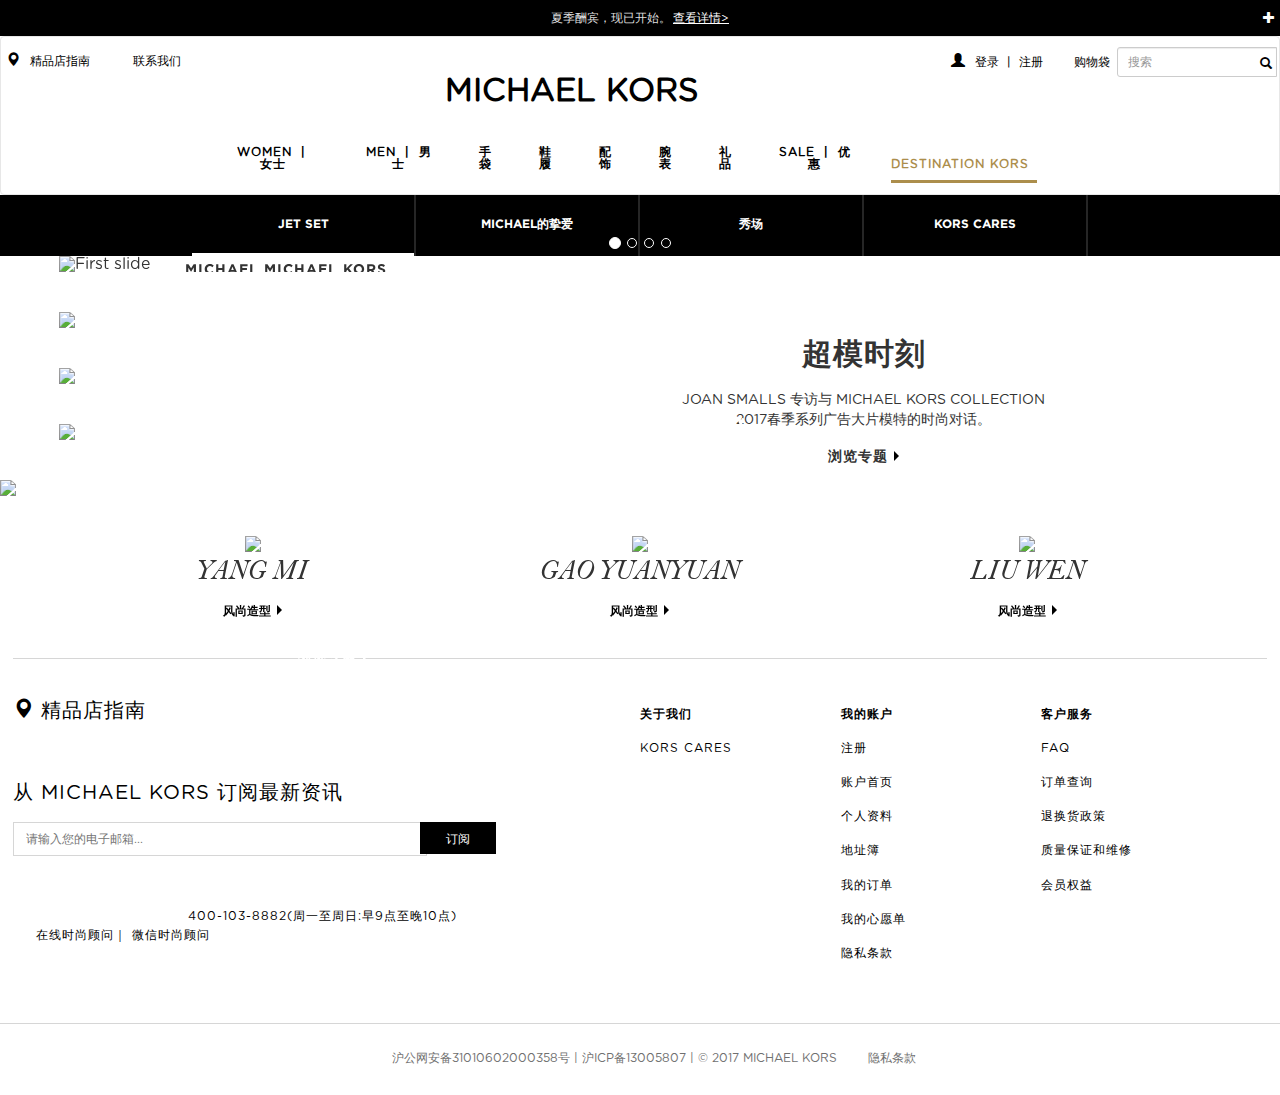
==== fourth.html @ 4c1830ad "Add files via upload" ====
<!DOCTYPE html>
<html>
	<head>
		<meta http-equiv="Content-Type" charset="utf-8" />
		<title>DESTINATION KORS</title>
		<meta name="viewport" content="width=device-width,initial-scale=1,maximum-scale=1,user-scalable=no"/>
		<link rel="stylesheet" href="Bootstrap/css/bootstrap.css" />
		<link rel="stylesheet" type="text/css" href="css/reset.css"/>
		<link rel="stylesheet" type="text/css" href="css/second.css"/>
		<link rel="stylesheet" type="text/css" href="css/fourth.css" />
		<link media="screen and (max-width:1024px)" rel="stylesheet" type="text/css" href="css/smallIndex.css" />
		<script type="text/javascript" src="Bootstrap/js/jquery-1.11.3.js" ></script>
		<script src="js/index.js" type="text/javascript" charset="utf-8"></script>
		<script type="text/javascript" src="Bootstrap/js/bootstrap.js" ></script>
		<style>
			@font-face {
				font-family:GothamBold; 
				src: url("fonts/Gotham-Bold.otf");
			}
			@font-face {
				font-family: caslonbi;
				src: url("fonts/caslonbi.ttf");
			}
			@font-face {
				font-family: GothamBook;
				src: url("fonts/GothamRnd-Book.otf");
			}
			@media screen and (max-width:767px) {
				#myCarousel{
					margin-bottom: 10px;
				}
				.carousel-inner .item {
				    height: auto;
				}
				.ForCarousel .item .ForTextDiv{
					display: none;
				}
				.ForCarousel .item img:nth-child(1){
					display: none;
				}
				.ForCarousel .item img:nth-child(2){
					display: block!important;
				}
				#myCarousel {
				    margin-bottom: -67px!important;
				    padding: 0 0;
				}
				.carousel{
					margin: 0 0;
				}
				.carousel-indicators {
				    margin-left: -30%;
				    text-align: center;
				}
				.item{
					height: 546px
				}
				.ForImgLine img:first-child{
					display: none;
				}
				.ForImgLine img:last-child{
					display: block;
				}
				.ForModelAdv img:first-child{
					display: none;
				}
				.ForModel img:first-child{
					display: none;
				}	
				.ForModel img:nth-child(2){
					display: block;
				}
				.ForModelAdv .ForTextDiv{
					display: none;
				}
				.ForModelAdv img:nth-child(2){
					display: block;
				}
				.ForModel {
			   		width: 100%;
			    }
			    .ForModel p,.ForModel span{
			    	display: none;
			    }
			    .ForModelAdv {
				    margin: 40px 0px;
				}
				.ForTwoBtn{
					display: none;
				}
			}
		</style>
	</head>
	<body>
		
		<!--点击直接到顶部-->
		<div class="topTop">
			<a href="#"><i class="glyphicon glyphicon-chevron-up"></i><span style="display: none;">TOP</span></a>
		</div>
		
		<!--头部黑色条-tips-->
		<div id="TopTips" class="headerTopTips">
			<p>夏季酬宾，现已开始。<a href="#">查看详情></a></p>
			<a id="plusIcon" href="#" class="plusIcon">
				<span class="glyphicon glyphicon-plus"></span>
			</a>
		</div>
		
		<!--显示顶部详细信息-->
		<div id="showTopTips" class="headerTopTipsPlus">
			<p>夏季酬宾，现已开始。</p>
			<p>低至五折优惠，更享免费配送。 </p>
			<p><a href="#"><strong>查看详情></strong></a></p>
			<a href="#" id="closeIcon" class="closeIcon">
				<span class="glyphicon glyphicon-remove"></span>
			</a>
		</div>
		
		<!--导航条-->
		<div id="fixNav" class="navbar navbar-default">
			<div class="container-fluid">
				<ul class="nav navbar-nav navbar-left leftPart">
					<li class="nav-guide"><a href="#"><span class="glyphicon glyphicon-map-marker"></span>精品店指南</a></li>
					<li class="nav-contact"><a href="#"><span class="Icon earphoneIcon"></span>联系我们</a>
						<!--联系我们弹出框-->
						<div class="contactUs">
							<div class="contactMain">
								<p>如果您有任何疑问与建议，敬请联系</p>
								<button class="contactBtn" type="button">联系MK在线时尚顾问</button>
								<span class="OR">OR</span>
								<hr />
								<div class="contactWechat clearfix">
									<div class="fl innerTextBox">
										<p class="youCan">您也可以</p>
										<i class="fl"><img src="img/icon/icon-wechatscan.png"></i>
										<div class="fr innerText">
											<p>MICHAEL KORS</p>
											<p>官方微信号</p>
											<p>联系在线时尚顾问</p>
										</div>
									</div>
									<span class="fr wechatPic"><img src="img/icon/icon-wechat.jpg"></span>
								</div>
							</div>
						</div>
					</li>
				</ul>
				<!--搜索栏-->
				<form class="navbar-form navbar-right searchBox">
					<div class="form-group form-group-sm">
						<div class="input-group">
							<input class="form-control searchInput" id="searchInput" type="text" placeholder="搜索">
							<a href="#" class="glyphicon glyphicon-search search-icon"></a>
						</div>
					</div>
				</form>
				<!--登录注册购物袋-->
				<ul class="nav navbar-nav navbar-right rightPart" id="rightPart">
					<li class="nav-login"><a href="#"><span class="glyphicon glyphicon-user"></span>登录</a>
						<div class="Line"></div>
						<!--登录hover下拉框-->
						<div class="loginDiv">
							<p><a>登录</a></p>
							<form>
								<label>手机号码</label><br />
								<input type="text" placeholder="请输入您的手机号码" />
								<h5>请输入您的手机号码</h5>
								<br />
								<label>密码</label><br />
								<input type="password" placeholder="请输入密码" />
								<h5>请输入您的密码</h5>
								<br />
								<span>
									<input name="checkbox" type="checkbox" value="checkbox" checked="checked"></input>记住我
									<label><a>忘记密码?</a></label>
								</span>
								<button>登录</button><br />
								<label>还不是会员?</label><br />
								<button>立即注册</button>
							</form>
						</div>
					</li>
					<li class="cut-off">丨</li>
					<li class="nav-register"><a href="register.html"></span>注册</a></li>
					<li class="nav-shopbag"><a href="#"><span class="Icon shopbagIcon"></span>购物袋</a>
						<!--购物袋的下拉框-->
						<div class="bagDiv">
							<h1>购物袋</h1>
							<p>您的购物袋里有<span>0</span>件商品</p>
							<button>查看购物袋</button>
						</div>
					</li>
				</ul>
				<!--中间品牌名称--大的-->
				<span class="brandHeader">
					<h1 class="brandName"><a href="index.html">MICHAEL KORS</a></h1>
				</span>
				<!--小的-->
				<span class="brandSmallHeader">
					<h1 class="brandSmallName"><a href="index.html">MICHAEL KORS</a></h1>
				</span>
				<!--下面的导航条 真正的导航条-->
				<div class="navTwo">
					<ul class="navTwoul">
						<li class="navTwoLi">
							<a href="#" style="padding: 0 7% 12px;">WOMEN 丨 女士</a>
							<div class="hoverLine"></div>
							<!--女士导航下拉项-->
							<div class="womenDropList">
								<div class="womenContent">
									<ul>
										<li><a href="">甄选系列</a>
											<p><a href="second.html">新品上市</a></p>
											<p><a href="">甜美海蓝</a></p>
											<p><a href="">MERCER 系列手袋</a></p>
											<p><a href="">CUSTOM KORS 定制系列</a></p>
											<p><a href="">KORS STYLE 单品推荐</a></p>
										</li>
										<li><a href="">品类</a>
											<p><a href="">查看全部</a></p>
											<p><a href="">服饰</a></p>
											<p><a href="">手袋</a></p>
											<p><a href="">鞋膜</a></p>
											<p><a href="">腕表</a></p>
										</li>
										<li><a href="">配饰</a>
											<p><a href="">MICHAEL KORS COLLECTION</a></p>
											
										</li>
										<li><a href="">畅销推荐</a>
											<img src="img/nav/nav1.jpg" width="100%" />
										</li>
									</ul>
								</div>
							</div>
						</li>
						<li class="navTwoLi">
							<a href="#" style="padding: 0 7% 12px;">MEN 丨 男士</a>
							<div class="hoverLine"></div>
							<!--男士导航下拉项-->
							<div class="womenDropList shoe">
								<div class="womenContent shoeContent">
									<ul>
										<li><a href="">甄选系列</a>
											<p><a href="">新品上市</a></p>
											<p><a href="">星座钱夹</a></p>
											<p><a href="">POLO 休闲T恤系列</a></p>
										</li>
										<li><a href="">品类</a>
											<p><a href="">查看全部</a></p>
											<p><a href="">查看全部</a></p>
											<p><a href="">手袋</a></p>
											<p><a href="">配饰</a></p>
											<p><a href="">服饰</a></p>
										</li>
										<li><a href="">畅销推荐</a>
											<img src="img/nav/nav2.jpg" width="100%" />
										</li>
									</ul>
								</div>
							</div>
						</li>
						<li class="navTwoLi">
							<a href="#" style="padding: 0 7% 12px;">手袋</a>
							<div class="hoverLine"></div>
							<!--手袋导航下拉项-->
							<div class="womenDropList">
								<div class="womenContent">
									<ul>
										<li><a href="">甄选系列</a>
											<p><a href="">丝巾组合</a></p>
											<p><a href="">MERCER 系列手袋</a></p>
											<p><a href="">SCOUT 相机包系列</a></p>
											<p><a href="">CUSTOM KORS 定制系列</a></p>
										</li>
										<li><a href="">品类</a>
											<p><a href="">查看全部</a></p>
											<p><a href="">托特包</a></p>
											<p><a href="">手提包</a></p>
											<p><a href="">单肩包</a></p>
											<p><a href="">双肩背包</a></p>
										</li>
										<li style="padding-top: 2%;">
											<p><a href="">斜挎包</a></p>
											<p><a href="">钱夹</a></p>
											<p><a href="">小皮件</a></p>
											<p><a href="">MICHAEL KORS COLLECTION</a></p>
										</li>
										<li><a href="">畅销推荐</a>
											<img src="img/nav/nav3.jpg" width="100%" />
										</li>
									</ul>
								</div>
							</div>
						</li>
						<li class="navTwoLi">
							<a href="#" style="padding: 0 7% 12px;">鞋履</a>
							<div class="hoverLine"></div>
							<!--鞋履导航下拉项-->
							<div class="womenDropList shoe">
								<div class="womenContent shoeContent">
									<ul>
										<li><a href="">甄选系列</a>
											<p><a href="">POPPY 运动鞋履系列</a></p>
										</li>
										<li><a href="">品类</a>
											<p><a href="">查看全部</a></p>
											<p><a href="">运动鞋</a></p>
											<p><a href="">平底鞋</a></p>
											<p><a href="">高跟鞋</a></p>
											<p><a href="">凉鞋</a></p>
										</li>
										<li><a href="">畅销推荐</a>
											<img src="img/nav/nav4.jpg" width="100%" />
										</li>
									</ul>
								</div>
							</div>
						</li>
						<li class="navTwoLi">
							<a href="#" style="padding: 0 7% 12px;">配饰</a>
							<div class="hoverLine"></div>
							<!--配饰导航下拉项-->
							<div class="womenDropList shoe">
								<div class="womenContent shoeContent">
									<ul>
										<li><a href="">甄选系列</a>
											<p><a href="">甜美小物</a></p>
											<p><a href="">缤纷挂件</a></p>
										</li>
										<li><a href="">品类</a>
											<p><a href="">查看全部</a></p>
											<p><a href="">香氛</a></p>
											<p><a href="">钱夹</a></p>
											<p><a href="">小皮件</a></p>
										</li>
										<li><a href="">畅销推荐</a>
											<img src="img/nav/nav5.jpg" width="100%" />
										</li>
									</ul>
								</div>
							</div>
						</li>
						<li class="navTwoLi">
							<a href="#" style="padding: 0 7% 12px;">腕表</a>
							<div class="hoverLine"></div>
							<!--腕表导航下拉项-->
							<div class="womenDropList sale">
								<div class="womenContent shoeContent">
									<ul>
										<li><a href="">品类</a>
											<p><a href="">查看全部</a></p>
											<p><a href="">女士腕表</a></p>
										</li>
										<li><a href="">畅销推荐</a>
											<img src="img/nav/nav6.jpg" width="100%" />
										</li>
									</ul>
								</div>
							</div>
						</li>
						<li class="navTwoLi">
							<a href="#" style="padding: 0 7% 12px;">礼品</a>
							<div class="hoverLine"></div>
							<!--礼品导航下拉项-->
							<div class="womenDropList sale">
								<div class="womenContent shoeContent">
									<ul>
										<li><a href="">品类</a>
											<p><a href="">查看全部</a></p>
											<p><a href="">女士礼品</a></p>
											<p><a href="">男士礼品</a></p>
										</li>
										<li><a href="">畅销推荐</a>
											<img src="img/nav/nav7.jpg" width="100%" />
										</li>
									</ul>
								</div>
							</div>
						</li>
						<li class="navTwoLi">
							<a href="#" style="padding: 0 7% 12px;">SALE 丨 优惠</a>
							<div class="hoverLine"></div>
							<!--优惠导航下拉项-->
							<div class="womenDropList sale">
								<div class="womenContent shoeContent">
									<ul>
										<li><a href="">品类</a>
											<p><a href="">查看全部</a></p>
											<p><a href="">女士</a></p>
											<p><a href="">男士</a></p>
										</li>
										<li><a href="">畅销推荐</a>
											<img src="img/nav/nav8.jpg" width="100%" />
										</li>
									</ul>
								</div>
							</div>
						</li>
						<li class="navTwoLi" id="ForDes">
							<a href="#" style="color: #AC8E4C;style="padding: 0 7% 12px;">DESTINATION KORS</a>
							<div class="hoverLineNo"></div>
							<!--destination导航下拉项-->
							<!--<div class="destination">
								<div class="destinationText">
									<p><a href="">JET SET</a></p>
									<p><a href="">MICHAEL的挚爱</a></p>
									<p><a href="">秀场</a></p>
									<p><a href="">KORS CARES</a></p>
								</div>
							</div>-->
						</li>	
					</ul>
				</div>
			</div>
		</div>
		
		<!--小的导航条-->
		<div class="smallNav clearfix">
			<div class="leftList fl">
				<a><span class="Icon navIcon"></span></a>
			</div>
			<div class="rightList fr">
				<span class="Icon searchIcon"></span>
				<span class="Icon shopbagIcon"></span>
			</div>	
			<div class="logoNav">
				<a href="index.html"><img src="img/banner/logo.png"></a>
			</div>
		</div>
		
		<!--侧边的导航-->
		<div class="smallNavWrap">
			<div class="smallBgBlack"></div>
			<div class="smallNavList">
				<ul>
					<li><a href="second.html">WOMEN 丨 女士</a></li>
					<li><a href="#">MEN 丨 男士</a></li>
					<li><a href="#">手袋</a></li>
					<li><a href="#">鞋履</a></li>
					<li><a href="#">配饰</a></li>
					<li><a href="#">腕表</a></li>
					<li><a href="#">礼品</a></li>
					<li><a href="#">SALE 丨 优惠</a></li>
					<li><a href="#">DESTINATION KORS</a></li>
				</ul>
				<p><a href=""><span class="glyphicon glyphicon-user"></span>登录</a>丨<a href="register.html"></span>注册</a></p>
				<p><a href=""><span class="glyphicon glyphicon-map-marker"></span>精品店指南</a></p>
				<p><a href=""><span class="Icon earphoneIcon"></span>联系我们</a></p>
			</div>
		</div>
		
		<!--第四个页面-->
		<!--副导航-->
		<div class="ForTwoNav">
			<ul class="ForTNul">
				<li><a href="">JET SET</a>
					<div class="" style="border-top: 3px white solid;width: 100%;"></div>
					<div class="ForDropList">
						<ul>
							<li><a href="">旅行日志</a></li>
							<li><a href="">CELEBRITIES</a></li>
							<li><a href="">环游世界</a></li>
						</ul>
					</div>
				</li>
				<li><a href="">MICHAEL的挚爱</a>
					<div class="ForLine" style="border-top: 3px white solid;width: 0;"></div>
					<div class="ForDropList">
						<ul>
							<li><a href="">流行趋势</a></li>
							<li><a href="">MICHAEL'S MUST-HAVES</a></li>
							<li><a href="">SPOTLIGHT ON</a></li>
						</ul>
					</div>
				</li>
				<li><a href="">秀场</a>
					<div class="ForLine" style="border-top: 3px white solid;width: 0;"></div>
					<div class="ForDropList">
						<ul>
							<li><a href="">天桥风云</a></li>
							<li><a href="">LOOKBOOKS</a></li>
							<li><a href="">AD CAMPAIGNS</a></li>
						</ul>
					</div>					
				</li>
				<li><a href="">KORS CARES</a>
					<div class="ForLine" style="border-top: 3px white solid;width: 0;"></div>
					<div class="ForDropList">
						<ul>
							<li><a href="">WATCH HUNGER STOP</a></li>
						</ul>
					</div>					
				</li>
			</ul>
		</div>
		
		<!--缩小之后的导航-->
		<div class="ForSmallNav">
			<a>JET SET<i class="Icon ptDownIcon"></i></a>
			<i class="Icon weiboIcon" style="margin-left: 70%;"></i>
			<div class="ForSNDropList">
				<ul>
					<li><a href="">JET SET</a>
					<li><a href="">MICHAEL的挚爱</a>
					<li><a href="">秀场</a>
					<li><a href="">KORS CARES</a>
				</ul>
			</div>
		</div>
		
		<!--左边两个小按钮-->
		<div class="ForTwoBtn">
			<a>
				<i class="Icon heartIcon"></i>
			</a>
			<br />
			<a>
				<i class="Icon weiboIcon"></i>
			</a>
		</div>
		
		<!--轮播-->
		<div id="myCarousel" class="carousel slide ForCarousel">
			<!-- 轮播（Carousel）指标 -->
			<ol class="carousel-indicators">
				<li data-target="#myCarousel" data-slide-to="0" class="active"></li>
				<li data-target="#myCarousel" data-slide-to="1"></li>
				<li data-target="#myCarousel" data-slide-to="2"></li>
				<li data-target="#myCarousel" data-slide-to="3"></li>
			</ol>   
			<!-- 轮播（Carousel）项目 -->
			<div class="carousel-inner">
				<div class="item active">
					<img src="img/fourthPage/banner4-1.jpg" alt="First slide">
					<img src="img/fourthPage/banner4-1-1.jpg" class="img-responsive" alt="First slide" style="display: none;">
						<div class="ForTextDiv">
							<h3>MICHAEL MICHAEL KORS</h3>
							<h1>2017 夏季系列</h1>
							<p>本季将充满女性意味的奢华和实用主义大胆融合，<br>创造出别致而鲜明的时髦姿态。</p>
							<span>浏览专题<i class="rightT"></i></span>
						</div>
				</div>
				<div class="item">
					<img src="img/fourthPage/banner4-2.jpg" alt="Second slide">
					<img src="img/fourthPage/banner4-2-2.jpg" alt="Second slide" style="display: none;">
						<div class="ForTextDiv">
							<h3>MICHAEL MICHAEL KORS</h3>
							<h1>2017 早秋系列</h1>
							<p>本季的设计大胆又巧妙地融合了，<br>50年代服饰的高贵优雅及80年代简洁有力的着装风格。</p>
							<span>浏览专题<i class="rightT"></i></span>
						</div>						
				</div>
				<div class="item">
					<img src="img/fourthPage/banner4-3.jpg" alt="Third slide">
					<img src="img/fourthPage/banner4-3-3.jpg" alt="Third slide" style="display: none;">	
						<div class="ForTextDiv ForRightTextDiv">
							<h3>MICHAEL MICHAEL KORS</h3>
							<h2>TRANSEASON<br>2017 PREVIEW</h2>
							<h1>2017 早秋系列</h1>
							<span>浏览专题<i class="rightT" style="border-left: 5px solid white;"></i></span>
						</div>						
				</div>
				<div class="item">
					<img src="img/fourthPage/banner4-4.jpg" alt="Fourth slide">
					<img src="img/fourthPage/banner4-4-4.jpg" alt="Fourth slide" style="display: none;">	
						<div class="ForTextDiv" style="color: white;">
							<h3>MICHAEL MICHAEL KORS</h3>
							<h1>2017 秋季系列</h1>
							<p>气场强大、剪裁利落的廓形外套，<br>硬朗的肩部、清晰的腰线剪裁，时装传递着一种力量。</p>
							<span>浏览专题<i class="rightT" style="border-left: 5px solid white;"></i></span>
						</div>						
				</div>				
			</div>
			<!-- 轮播（Carousel）导航 -->
			<a class="carousel-control left" href="#myCarousel" 
			   data-slide="prev">&lsaquo;</a>
			<a class="carousel-control right" href="#myCarousel" 
			   data-slide="next">&rsaquo;</a>

		</div> 		
		
		<!--主要内容-->
		<div class="ForModelAdv">
			<img src="img/fourthPage/banner4.1-1.jpg" width="100%" class="img-responsive" />
			<img src="img/fourthPage/banner4.1-2.jpg" width="100%" class="img-responsive" />
			<div class="ForTextDiv">
				<h1>超模时刻</h1>
				<p>JOAN SMALLS 专访与 MICHAEL KORS COLLECTION<br>2017春季系列广告大片模特的时尚对话。</p>
				<span>浏览专题<i class="rightT"></i></span>
			</div>	
		</div>
		
		<div class="ForModelAdv">
			<img src="img/fourthPage/banner4.2-1.jpg" width="100%" class="img-responsive" />
			<img src="img/fourthPage/banner4.2-2.jpg" width="100%" class="img-responsive" />
			<div class="ForTextDiv ForCenterText">
				<h6>环游世界</h6>
				<h3>PARIS</h3>
				<h1>巴黎</h1>
				<p>无论流光溢彩的香榭丽舍大道，还是夜空中灯火闪耀的埃菲尔铁塔，巴黎这座城市让每个人着迷 </p>
				<span>浏览专题<i class="rightT" style="border-left: 5px solid white;"></i></span>
			</div>	
		</div>
		
		<div class="ForModelAdv">
			<img src="img/fourthPage/banner4.3-1.jpg" width="100%" class="img-responsive" />
			<img src="img/fourthPage/banner4.3-2.jpg" width="100%" class="img-responsive" />
			<div class="ForTextDiv ForLooks">
				<h6>直击</h6>
				<h2>Looks They LOVED</h2>
				<h1>明星最爱单品</h1>
				<p>时尚人士新季着装指南：明星超模倾情甄选<br> MICHAEL KORS 2017 秋季系列T台秀之最爱单品。</p>
				<span>浏览专题<i class="rightT" style="border-left: 5px solid white;"></i></span>
			</div>	
		</div>		

		<div class="ForImgLine">
			<img src="img/fourthPage/banner-line.jpg" class="img-responsive" />
			<img src="img/fourthPage/banner-line-2.jpg" class="img-responsive" />
		</div>
		
		<!--风尚造型-->
		<div class="ForModelAdv ForFashion">
			<div class="ForModel">
				<img src="img/fourthPage/mod4-1.jpg" />
				<img src="img/fourthPage/mod4-1-1.jpg" />
				<p>YANG MI</p>
				<span><a href="">风尚造型<i class="rightT"></i></a></span>
			</div>
			<div class="ForModel">
				<img src="img/fourthPage/mod4-2.jpg" />
				<img src="img/fourthPage/mod4-2-2.jpg" />
				<p>GAO YUANYUAN</p>
				<span><a href="">风尚造型<i class="rightT"></i></a></span>
			</div>
			<div class="ForModel">
				<img src="img/fourthPage/mod4-3.jpg" />
				<img src="img/fourthPage/mod4-3-3.jpg" />
				<p>LIU WEN</p>
				<span><a href="">风尚造型<i class="rightT"></i></a></span>
			</div>			
		</div>
	
		
		<!--尾部-->
		<footer class="clearfix">
			<div class="foLeftPart fl">
				<span class="guide"><a href="#"><span class="glyphicon glyphicon-map-marker"></span> 精品店指南</a></span>
				<p>从 MICHAEL KORS 订阅最新资讯</p>
				<div class="inputBtn">
					<input type="text" class="inputEmail"  placeholder="请输入您的电子邮箱..."  onfocus="this.placeholder=''" onblur="this.placeholder='请输入您的电子邮箱...'"/>
					<span class="inputAddBtn"><button class="btnRead" type="button">订阅</button></span>
				</div>
				<div class="lastLineIcon clearfix">
					<ul>
						<li><a href=""><span class="Icon weiboIcon"></span></a></li>
						<li class="wechat"><a href=""><span class="Icon wechatIcon"></span></a></li>
						<li><a href=""><span class="Icon youtubeIcon"></span></a></li>
						<li class="tel"><a href=""><span class="Icon telIcon"></span>400-103-8882(周一至周日:早9点至晚10点)
</a></li>
						<li class="earphone"><a href=""><span class="Icon earphoneIcon"></span>在线时尚顾问｜ 微信时尚顾问</a></li>			
					</ul>
				</div>
			</div>
			<div class="foAboutUs fl">
				<span class="us"><a>关于我们<span class="glyphicon glyphicon-plus fr"></span></a></span>
				<p><a href="">KORS CARES</a></p>
			</div>
			<div class="foMyCount fl">
				<span class="us"><a>我的账户<span class="glyphicon glyphicon-plus fr"></span></a></span>
				<p><a href="register.html">注册</a></p>
				<p><a href="">账户首页</a></p>
				<p><a href="">个人资料</a></p>
				<p><a href="">地址簿</a></p>
				<p><a href="">我的订单</a></p>
				<p><a href="">我的心愿单</a></p>
				<p><a href="">隐私条款</a></p>
			</div>
			<div class="foCusService fl">
				<span class="us"><a>客户服务<span class="glyphicon glyphicon-plus fr"></span></a></span>
				<p><a href="">FAQ</a></p>
				<p><a href="">订单查询</a></p>
				<p><a href="">退换货政策</a></p>
				<p><a href="">质量保证和维修</a></p>
				<p><a href="">会员权益</a></p>
			</div>
		</footer>
		<div class="lastPart">
			<p><a><span class="Icon policeIcon"></span>沪公网安备31010602000358号 | 沪ICP备13005807 | © 2017 MICHAEL KORS</a><a>隐私条款</a></p>
			<p><a><span class="Icon policeIcon"></span>沪公网安备31010602000358号 <br> 沪ICP备13005807 <br> © 2017 MICHAEL KORS</a><br><br><a>隐私条款</a></p>
		</div>	
	</body>
</html>
---- css/second.css ----
/*一键上天*/
.topTop{
	position: fixed;
	right: 30px;
	bottom: 30px;
	text-align: center;
	z-index: 999;
	display: none;
}
.topTop a{
	border-radius: 50%;
	border: 1px solid #E1E1E1;
	background: #E1E1E1;
	height: 50px;
	width: 50px;
	display: inline-block;
	line-height: 50px;
}

/*第三页的详情部分css*/
/*左边商品的图片*/
.ptShowModelPic {
    float: left;
    width: 50%;
}
.ptSmallMP{
	width: 53px;
	float: left;
}
.ptSmallMP img{
	width: 53px;
	height: 71px;
	opacity: .5;
}
.ptSmallMP .ptOc{
	opacity: 1;
}
.ptrImgBigPic{
	width: 442px;
	float: left;
}
/*右边物品详情*/
.ptGoodsDetails{
	margin-top: 1%;
	float: right;
	width: 40%;
	margin-right: 6%;
	padding: relative!important;
}
.ptGoodsDetails h6,.ptGoodsDetails h5,.ptGoodsDetails h4{
	font-size: 12px;
	padding-bottom: 3%;
	letter-spacing: 2px;
}
.ptGoodsDetails h1{
	font-size: 18px;
	padding-bottom: 3%;
}
.ptGoodsDetails p{
	padding-bottom: 5%;
}
.ptGoodsDetails p a{
	width: 40px;
	height: 40px;
	display: inline-block;
	padding: 4px;
	border: 1px solid black;
	border-radius: 50%;
}
.ptGoodsDetails p a img{
	height: 30px;
	width: 30px;
	border-radius: 50%;
}
.ptrSize{
	padding-bottom: 3%;
}
.ptrSize ul li{
	display: inline-block;
	margin: 2px 1px;
}
.ptrSize ul li a{
	display: inline-block;
	padding: 14px 8px;
	font-size: 14px;
	border: 1px solid #ccc;
	text-align: center;
	background: white;
	width: 42px;
	height: 42px;	
}
.ptGoodsDetails select{
	height: 40px;
	width: 100px;
}
.ptGoodsDetails button{
	margin: 13px 0 28px 0;
	width: 48%;
	height: 40px;
	background: black;
	color: white;
	border: 1px solid black;
	float: left;
	display: inline-block;
}
.ptGoodsDetails button:nth-child(1){
	margin-right: 1%;
}
.ptGoodsDetails .ptrBuy{
	background: white;
	color: black;
}
.ptGoodsDetails .ptrBuy:hover{
	background: black;
	color: white;
}
.heartIcon {
    width: 20px;
    height: 20px;
    background-image: url(../img/icon/心.png);
    vertical-align: top;
    border-right: none;
}
.ptrMore{
	clear: both;
	padding-bottom: 3%;
}
.ptrMore span{
	font-size: 12px;	
}
/*模态框的改变*/
.fade{
	opacity: 1;
}
.modal-dialog {
    width: 1023px;
    height: 651px;
    margin: 76px auto;
}
.modal-header {
    padding: -3px;
    border-bottom: none;
    padding-top: 5px;
    padding-bottom: 0px;
    padding-right: 10px;
}
.modal-body {
    overflow: hidden;
    padding: 0;
}
/*头部黑色条-tips*/
.headerTopTips,.headerTopTipsPlus{
	background: black;
	color: #DEDEDE;
	text-align: center;
	width: 100%;
	font-size: 12px;
	padding: 12px;
}
.headerTopTipsPlus{
	padding: 34px 24px 14px;
}
.headerTopTips a,.headerTopTipsPlus a{
	color: white;
	text-decoration: underline;
	font-size: 12px;
	padding-left: 2px;
}
.plusIcon,.closeIcon{
	position: absolute;
	top: 10px;
	right: 5px;
}
.headerTopTipsPlus p{
	padding-bottom: 5px;
}
/*头部黑色条点击后*/
.headerTopTipsPlus{
	display: none;
	position: relative;
	margin-top: -39px;
}
/*导航条*/
.navbar{
	margin-bottom:7px ;
}
.navbar-default{
	font-size:12px;
	color: #010101;
	background-color: white;
}
.leftPart li{
	padding-right: 10px;
}
/*登录注册购物袋*/
#rightPart{
	position: relative;
    margin-right: 165px;
}
.cut-off{
	position: relative;
	top: 19px;
}
.navbar-nav .glyphicon{
	font-size:14px;
	padding-right: 10px;
	color: #000000;
}
.navbar-default .nav .nav-guide a,.navbar-default .nav .nav-contact a{
	padding:14px 5px;
}
.container-fluid {
    padding-right: 0px;
    padding-left: 0px;
}
.Icon{
	background-size: 100% 100%;
	background-position: 0 0;
	vertical-align: middle;
	display: inline-block;
	position: relative;
	top: -2px;
	margin-right: 7px;
}
.shopbagIcon{
	width: 16px;
	height: 20px;
	background-image: url(../img/icon/icon-bag.png);
}
.earphoneIcon{
	width: 16px;
	height: 16px;
	background-image: url(../img/icon/icon-earphone.png);
}
.Line{
	border-bottom: 1px solid black;
	width: 0px;
	position: absolute;
	left: 26px;
	top: 33px;
}
/*登录hover下拉框*/
.loginDiv{
	position: absolute;
	top: 80%;
	right: -95px;
	background: white;
	width: 318px;
	box-shadow: 0 0 3px #000;
	display: none;
	z-index: 2;
	padding: 20px 35px;
}
.loginDiv p{
	padding-bottom: 27px;
}
.loginDiv p a{
	font-size: 24px;
}
.loginDiv label{
	font-size: 13px;
	margin-bottom: 7px;
}
.loginDiv form input{
	margin-bottom: 14px;
	height: 30px;
	padding-left: 15px;
	width: 100%;
	border: 1px solid #CCCCCC;
}
.loginDiv form h5{
	font-size: 12px;
	color: red;
	display: none;
}
.loginDiv form span{
	display: block;
}
.loginDiv form span input{
	margin-right: 5px;
	margin-bottom: 0px;
	height: 7px;
	padding-left: 0px;
	width: 5px;
	text-align: center;
	display: inline-block;
}
.loginDiv form span label{
	float: right;
	margin-top: 5px;
}
.loginDiv form span label a{
	color: #999;
	text-decoration: underline;
}
.loginDiv form button{
	margin: 13px 0 28px 0;
	width: 100%;
	height: 40px;
	background: black;
	color: white;
	border: 1px solid black;
}
.loginDiv form button:last-child{
	background: white;
	color: black;
}
.loginDiv form button:last-child:hover{
	background: black;
	color: white;
}
/*购物袋的下拉框*/
.bagDiv{
	position: absolute;
	top: 43px;
	width: 412px;
	padding: 40px;
	right: 0px;
	background: white;
	z-index: 1000;
	box-shadow: 0 0 5px #ccc;
	display: none;
}
.bagDiv h1{
	font-size: 24px;
	margin-bottom: 25px;
	color: #666;
}
.bagDiv p{
	font-size: 16px;
	color: #000;
}
.bagDiv button{
	width: 100%;
	margin-bottom: 10px;
	padding-top: 5px;
	margin-top: 35px;
	height: 40px;
	background: white;
	color: black;
	border: 1px solid black;
}
.bagDiv button:hover{
	background: black;
	color: white;
}
/*搜索栏*/
#searchInput{
	width: 160px;
}
.navbar-form{
	padding: 2px 0;
}
.searchBox{
	/*z-index: 4;*/
	position: absolute;
	right: 17px;
}
.search-icon{
	position: absolute;
	top: 10px;
	right: 5px;
	text-decoration: none;
	color: #000000;	
	z-index: 5;
}
.search-icon:hover{
	color: #000000;
	text-decoration: none;
}
/*中间的品牌名称*/
.brandHeader{
	display: block;
	/*margin: 3% 37%;*/
	width: 100%;
	margin: 3% auto;
	text-align: center;
}
.brandName{
	font-size: 32px;
	font-weight: bold;
	min-width: 303px;
}
.brandName a{
	text-decoration: none;
	color: black;
}
.brandSmallHeader{
	width: 100%;
	display: none;
	/*margin: 1% 41% 2%;*/
	margin: 1% auto;
	text-align: center;
	margin-bottom: 2%;
}
.brandSmallName{
	font-size: 22px;
	font-weight: bold;
}
.brandSmallName a{
	text-decoration: none;
	color: black;
}
/*真正的导航条*/
#fixNav{
	display: block;
}
.navTwo{
	padding-bottom: 1%;
	text-align: center;
}
.navTwoul {
    display: inline-block;
    width: 100%;
    text-align: center;
    position: relative;
}
.navTwoul li{
	display: inline-block;
	margin-right: 30px;
}
.navTwoul li a{
	display: inline-block;
	font-size: 12px;
	font-weight: bold;
	letter-spacing: 1px;
}
.womenDropList{
	position: absolute;
	width: 100%;
	height: 200px;
	background-color: white;
	left: 0;
	padding: 28px 5%;
	z-index: 22;
	display: none;
}
.womenContent ul li{
	text-align: left;
	font-size: 12px;
	padding: 0 7% 0 3%;
	vertical-align: top;
}
.womenContent ul li:last-child{
	max-width: 22%;
	padding: 0 3% 0 0;	
}
.womenContent ul li a{
	color: #707070;
	margin-bottom: 12px;
	font-weight: normal;
}
.womenContent ul li p a{
	color: black;
	font-weight: normal;
}
.womenContent img{
	cursor: pointer;
}
.womenContent ul li p a:hover{
	color: #BCBCBC;
}
.smallNav,.smallNavWrap{
	display: none;
}
.shoe div ul li{
	padding: 0 14% 0 3%;
}
.sale div ul li{
	padding: 0 36% 0 3%;
}
/*hover时出现下划线*/
.hoverLine{
	border-top: 3px black solid;
	position: absolute;
	width: 0px;
	top: 34px;
	z-index: 100;
}
/*destination导航项hover*/
.destination{
	width: 100%;
	background-color: white;
	position: absolute;
	left: 0;
	padding-top: 28px;
	z-index: 22;
	display: none;
}
.destinationText{
	background-color: black;
	padding-top: 2%;
	padding-bottom: 2%;
	text-align: center;
}
.destinationText p{
	width: 24%;
	display: inline-block;
}
.destination p a{
	color: white;
	font-size: 12px;
	border-right: 1px solid #D6D6D6;
}
.destination p:last-child a{
	border-right: none;
}
/*联系我们弹出框*/
.contactUs{
	position: absolute;
	top: 76%;
	left: 2%;
	background: white;
	width: 330px;
	box-shadow: 0 0 3px #000;
	display: none;
	z-index: 2;
}
.contactMain{
	padding: 7%;
}
.contactMain p{
	font-size: 14px;
}
.contactBtn{
	width: 100%;
	height: 40px;
	background: black;
	border: 1px black solid;
	color: white;
	margin-top: 9%;
}
.OR{
    width: 50px;
    height: 21px;
    background: white;
    color: black;
    position: absolute;
    top: 113px;
    left: 120px;
    text-align: center;
    font-size: 12px;
    line-height: 21px;
}
.innerTextBox{
	width: 137px;
}
.youCan{
	padding-bottom: 10%;
}
.innerText p{
	font-size: 12px;
	padding-bottom: 8%;
}

/*尾部*/
footer{
	width: 98%;
	margin: 0 auto;
	padding-bottom: 5%;
	border-top: 1px solid #d6d6d6;
	padding-top: 2%;
}
.foLeftPart{
	width: 50%;
	color: #000000;
	letter-spacing: 1px;

}
.guide{
	display: block;
	margin: 2% 0;
	font-size: 20px;
	font-weight: normal;
}
.foLeftPart p{
	margin: 10% 0 3%;
	font-size: 20px;
}
/*电子邮箱输入*/
.inputBtn{
	width: 100%;
	padding-bottom: 8%;
	overflow: hidden;
}
.inputEmail{
	width: 66%;
	font-size: 12px;
    padding:9px 12px;
	border: 1px solid #d6d6d6;
	color: #707070;
}
.inputAddBtn{
    width: 13%;
    height: 100%;
    margin-left: -2%;
    padding: 7px 0;
    background: #000;
    cursor: pointer;
    text-align: center;
    border: 1px solid #000;
}
.btnRead{
    background: black;
    color: white;
    border: none;
    padding: 2px 4%;
    font-size: 12px;
}
.inputEmail:focus{
	outline-color: #000000;
	border-color: #000000;
}
/*尾部左下角图标*/
.lastLineIcon{

}
.lastLineIcon ul li{
	float:left;
	padding-right: 4%;
}
.lastLineIcon ul li:last-child{
	padding-right: 0;
}
.lastLineIcon ul li a{
	font-size: 12px;
}
.weiboIcon{
	width: 18px;
	height: 20px;
	background-image: url(../img/icon/weibo.png);
}
.wechatIcon{
	width: 18px;
	height: 20px;
	background-image: url(../img/icon/微信.png);
}
.telIcon{
	width: 18px;
	height: 20px;
	background-image: url(../img/icon/tel.png);
}
.youtubeIcon{
	width: 18px;
	height: 20px;
	background-image: url(../img/icon/wf_优酷.png);
}
/*关于我们*/
.foAboutUs,.foMyCount,.foCusService{
	width: 16%;
}
.us{
	font-size: 12px;
	font-weight: bold;
	letter-spacing: 1px;
	display: block;
	margin-top: 12%;
}
.us span{
	display: none;
}
.foAboutUs p,.foMyCount p,.foCusService p{
	font-size: 12px;
	letter-spacing: 1px;
	padding-top: 11%;
}
/*最后一行*/
.lastPart{
	width: 100%;
	text-align: center;
	font-size: 12px;
	line-height: 10px;
	padding: 2% 0;
	border-top: 1px solid #d6d6d6;
}
.lastPart p:last-child{
	display: none;
}
.lastPart a:first-child{
	padding-right: 31px;
}
.lastPart a{
	color: #707070;
}
.policeIcon{
	width: 20px;
	height: 20px;
	background-image: url(../img/icon/police-icon.png);
}
/*小三角形*/
.rightT{
	margin-left: 6px;
	display: inline-block;
	width: 0;
	height: 0;
	border-top: 5px solid transparent;
	border-left: 5px solid #000;
	border-bottom: 5px solid transparent;
}
/*第二页的内容*/
.pageTwo{
	width: 100%;
	padding: 2% 1%;
}
/*开头*/
section{
	padding-bottom: 2%;
}
section p span{
	display: inline-block;
}
section p a{
	font-size: 12px;
	height: 20px;
	line-height: 20px;
	padding-right: 5px;
}
/*左边筛选栏*/
.ptLeftPart{
	width: 17%;
	float: left;
	margin-right: 10%;
}
.ptCategory{
	padding-bottom: 5%;
}
.ptCategory span h1{
	padding: 10px;
	font-size: 16px;
}
.ptCategory span:last-child h1{
	padding-top: 30px;
}
.ptCategory span p{
	padding: 10px;
	font-size: 12px;
}
.ptCategory span:first-child p{
	font-weight: bold;
}
.ptCategory span p a:hover{
	border-bottom: 1px solid black;
	padding-bottom: 2px;
}
.ptLine{
	border-bottom: 1px solid #d7d7d7;
}
/*筛选层*/
.ptSelect{

}
.ptSelect h1{
	padding: 10px 10px 20px;
	font-size: 16px;
	border-bottom: 1px solid #BCBCBC;
}
.ptSize,.ptColor,.ptPrice{
	width: 99%;
	padding-top: 34px;
}
.size {
	width: 100%;
    font-size: 12px;
    font-weight: bold;
    letter-spacing: 1px;
    display: block;
    margin-top: -17px;
    border-bottom: 1px solid #bcbcbc;
    padding-bottom: 18px;
	padding-left: 1%;
	cursor: pointer;
}
.size a{
	width: 100%;
}
.size span{
	display: block;
	padding-right: 10px;
}
.ptSize div,.ptColor p,.ptPrice p{
	display: block;
}
.ptSize div{
	display: none;
}
.ptSize div, .ptColor p, .ptPrice p {
    padding: 20px 1% 18px;
    border-bottom: 1px solid #bcbcbc;
}
.ptSize div ul li{
	display: inline-block;
	margin: 2px 1px;
}
.ptSize div ul li a{
	display: inline-block;
	padding: 14px 8px;
	font-size: 14px;
	border: 1px solid #ccc;
	min-width: 35px;
	text-align: center;
	background: white;
}
.ptSize div ul li a:link{
	text-decoration: none;
}
.ptSize div ul li a:visited{
	text-decoration: none;
}
.ptSize div ul li a:hover{
	text-decoration: none;
	border-color: black;
}
.ptSize div ul li a:active{
	text-decoration: none;
}
/*颜色*/
.ptColor div h6{
	height: 14px;
	margin-bottom: 10px;
}
.ptColor div ul{
	border-bottom: 1px solid #bcbcbc;
}
.ptColor div ul li{
	display: inline-block;
	margin: 8px 3px;
}
.ptColor div ul li span{
	display: none;
}
.ptColor div ul li a{
	width: 42px;
	height: 42px;
	display: inline-block;
	padding: 5px;
}
.ptColor div ul li a:hover{
	border: 1px solid #BCBCBC;
	border-radius: 50%;
}
.ptColor div ul li a img{
	height: 30px;
	width: 30px;
	border-radius: 50%;
}
/*价格*/
.ptPrice{
	font-size: 12px;
	letter-spacing: 1px;
}
.ptPrice input{
	margin: 15px 10px 10px 0;
}
/*新品上市*/
.ptRightPart{
	width: 72%;
	float: left;
	margin-bottom: 3%;
	margin-left: 1%;
}
.ptRightPart h5{
	font-size: 16px;
	margin-bottom: 3px;
	letter-spacing: 1px;
}
.ptNewList,.ptSelectTitle{
	display: none;
}
.ptNav{
	width: 100%;
	font-size: 12px;
	display: inline-block;
	letter-spacing: 1px;
}
.ptNav i{
	border-right: 2px solid #bcbcbc;
	margin-right: 15px;
}
.ptNav span a:first-child{
	padding-left: 15px;
	color: #707070;
}
.ptNav span{
	padding: 15px 10px 15px 0px;
	display: inline-block;
	cursor: pointer;
}
.ptNav span a{
	padding: 0 10px;
	font-weight: bold;
}
.ptNav .ptDownIcon{
	width: 20px;
    height: 20px;
    background-image: url(../img/icon/下拉.png);
    vertical-align: top;
    border-right: none;
}
.ptNav h6{
	float: right;
	display: inline-block;
	line-height: 41px;
	padding-right: 20px;
}
.ptSortBig{
	width: 115px!important;
	position: relative;
	font-weight: bold;
	width: 100%;
	font-size: 12px;
	letter-spacing: 1px;
	display: inline-block;
	cursor: pointer;
}
.ptSortDiv{
	position: absolute;
	border: 1px solid #e1e1e1;
	z-index: 2;
	padding-top: 30px;
	left: -16px;
	top: -10px;
	height: 152px;
	background-color: transparent;
	display: none;
}
.ptSortDiv p{
	background: white;
	height: 30px;
	line-height: 30px;
	width: 188px;
	padding-left: 16px;
}
.ptSortDiv p a{
	font-weight: normal;
}
.ptSortDiv p a:hover{
	text-decoration: underline;
}
/*商品列表*/
.ptImgList{
	margin-top: 2%;
}
.ptImgul li{
	width: 25%;
	float: left;
	padding-right: 3%;
	position: relative;
}
.ptImgul li h3,.ptImgul li h4,.ptImgul li h5{
	font-size: 12px;
	line-height: 20px;
	letter-spacing: 1px;
}
.ptImgul li h3{
	font-weight: bold;
}
.ptImgul li h5{
	margin: 10% 0;
}
.ptImgul li a span {
    height: 28px;
    position: absolute;
    background-color: white;
    color: black;
    text-align: center;
    margin-top: -28px;
    width: 88%;
    line-height: 28px;
    font-size: 12px;
    letter-spacing: 2px;
    display: none;
}
.ptImgul li a span:hover{
	background-color: black;
	color: white;
}
.ptImgul li a i{
	position: absolute;
	top: 8px;
	left: 8px;
	display: none;
}
.heartIcon{
	width: 20px;
    height: 20px;
    background-image: url(../img/icon/心.png);
    vertical-align: top;
    border-right: none;
}
.heartIcon:hover{
	background-image: url(../img/icon/红心.png);	
}
/*商品的小圆点*/
.ptColorChoice{
	display: inline-block;
	margin: 8px 3px;
}
.ptColorChoice a {
    width: 23px;
    height: 23px;
    display: inline-block;
    padding: 2px;
    border: 1px solid black;
    border-radius: 50%;
}
.ptColorChoice a img {
    height: 17px;
    width: 17px;
    border-radius: 50%;
}
---- css/fourth.css ----
/*导航条hover禁用*/
.hoverLineNo{
	position: absolute;
	width: 146px;
	top: 34px;
	z-index: 1;	
	display: block;
	border-top: 3px #AC8E4C solid;
}
.navbar {
    margin-bottom: 0px;
}
#ForDes:hover .hoverLineNo{
	width: 146px!important;
}
/*副导航*/
.ForTwoNav{
	width: 100%;
	background-color: black;
	text-align: center;
	height: 61px;
}
.ForTNul{
	display: inline-block;
	overflow: hidden;
	width: 70%;
}
.ForTNul li{
	float: left;
	width: 25%;
	border-right: 2px solid #262626;
}
.ForTNul li a{
	color: white;
	font-size: 12px;
	line-height: 58px;
	font-weight: bolder;
	font-family: GothamBold;
}
/*左边两个小按钮*/
.ForTwoBtn{
	position: fixed;
	top: 22%;
	left: 1.5%;
}
.ForTwoBtn a{
	display: inline-block;
	margin-bottom: 43%;
	cursor: pointer;
}
/*轮播*/
.carousel{
	max-width: 1380px;
	margin: 0 59px;
}
.carousel-control.left ,.carousel-control.right{
    background-image: none;
    background-image: none;
    background-image: none;
    background-image: none;
    filter: none;
    background-repeat: no-repeat;
}
.carousel-control{
	text-shadow: none;
	color: transparent;
}
.carousel-control:hover, .carousel-control:focus {
    color: #fff;
    text-decoration: none;
    filter: alpha(opacity=90);
    outline: 0;
    opacity: 0;
}
.ForLIcon{
	width: 24px;
	height: 38px;
	background-image: url(../img/icon/左大箭头.png);
}
.ForRIcon{
	width: 24px;
	height: 38px;	
	background-image: url(../img/icon/右大箭头.png);
}
.ForTextDiv{
	position: absolute;
	top: 32%;
	left: 62px;
	letter-spacing: 1px;
	font-size: 14px;
	text-align: center;
	font-weight: bold;
}
.ForTextDiv h3{
	letter-spacing: 1px;
	font-family: GothamBold;
}
.ForTextDiv h1{
	font-size: 30px;
	margin-top: 20px;
}
.ForTextDiv p{
	font-weight: normal;
	margin-top: 20px;	
	line-height: 20px;
}
.ForTextDiv span{
	display: inline-block;
	margin-top: 20px;
}
.ForRightTextDiv{
	color: white;
	left: auto;
	right: 62px;
}
.ForTextDiv h2{
	margin-top: 20px;
	font-size: 55px;
	font-family: "caslonbi";
	font-weight: normal;
}
/*模特广告图*/
.ForModelAdv{
	position: relative;
	max-width: 1380px;
	margin: 40px 59px;
}
.ForModelAdv .ForTextDiv{
	left: auto;
	right: 176px;
	top: 47%;
}
.ForModelAdv .ForTextDiv p{
	letter-spacing: 0px;
}
.ForModelAdv .ForCenterText{
	left: 27%;
	right: auto;
	top: 39%;
}
.ForCenterText{
	color: white;
}
.ForCenterText h3{
	margin-top: 20px;
	font-size: 55px;
	font-family: "caslonbi";
	font-weight: normal;
	letter-spacing: 1px;
}
.ForModelAdv .ForLooks{
	color: white;
	right: auto;
	left: 55px;
	top: 39%;
}
/*风尚造型*/
.ForFashion{
	overflow: hidden;
}
.ForModel{
	width: 33.33333%;
	float: left;
	padding: 0 1.5%;
	text-align: center;
}
.ForModel img{
	width: 100%;
}
.ForModel p{
	font-size: 28px;
	font-family: caslonbi;
}
.ForModel span{
	font-size: 12px;
	font-weight: bold;	
	margin-top: 6%;
	display: inline-block;	
}
.ForModel span a:hover{
	color: #555;
}
.ForImgLine img:last-child{
	display: none;
}
.ForModel img:last-child{
	display: none;
}
.ForModelAdv img:nth-child(2){
	display: none;
}
/*下拉列表*/
.ForSmallNav{
	display: none;
}
.ForDropList{
	position: absolute;
	width: 17.5%;
	z-index: 2;
	border: 1px solid white;
	display: none;
}
.ForDropList ul{
	overflow: hidden;
}
.ForDropList ul li{
	float: left;
	width: 101%;
	background: black;
	color: white;
	border-bottom: 1px solid rgba(255,255,255,0.3);

}
.ForDropList ul li a{
	font-size: 10px;
}
.ForDropList ul li:hover{
	background: white;
	color: black;
}
.ForDropList ul li:hover a{
	color: black;
}
---- css/smallIndex.css ----
/*screen and (min-device-width:300px) and (max-device-width:1024px)*/
/*导航条*/
@charset "utf-8";
.topTop a{
	border-radius: 0;
}
.topTop .glyphicon{
	top: -7px;
	color: #999;
}
.topTop a span{
	display: block!important;
	margin: -41px 0;
	color: #999;
	font-size: 11px;
}

/*小导航*/
#fixNav{
	display: none;
}
.smallNav{
	width: 100%;
	display: block;
	position: relative;
	background-color: white;
	z-index: 1000;
	border-bottom: 1px solid #BCBCBC;
}
.logoNav{
	text-align: center;
	padding: 18px 0;
}
.smallNav a img{
	width: 130px;
	text-align: center;
}
.leftList{
	padding: 20px 11px;
}
.rightList{
	margin: 20px 20px;
}
.navIcon{
	width: 16px;
	height: 13px;
	background-image: url(../img/icon/导航.png);
	cursor: pointer;
}
.closeIcon{
	width: 13px;
	height: 13px;
	background-image: url(../img/icon/关闭.png);
	z-index: 10;
	left:2px;
}
.shopbagIcon{
	width: 15px;
	height: 17px;
}
.searchIcon{
	width: 15px;
	height: 15px;
	background-image: url(../img/icon/search.png);
	margin-right: 12px;
}
/*点击后出现导航*/
.smallNavWrap{
    position: absolute;
    top: 93px;
    width: 100%;
    z-index: 10;
    left: 0;
    border-top: 2px solid #d6d6d6;
    letter-spacing: 1px;
    left: -100%;
}
@-webkit-keyframes changebg
{
   	0%{
	  opacity:0;
	}
   	50%{
	 opacity:.3; 
	   }
   	100%{
	 opacity:.6;
	}
}
.smallBgBlack{
	position: absolute;
	left: 0;
	top: 0;
	width: 100%;
	background: black;
	opacity: 0;
	height: 558px;
	z-index: 1;
	-webkit-animation:'changebg' 2s ease-in-out 0s 1 alternate forwards;
}
.smallNavList{
    position: absolute;
    width: 80%;
    left: 0%;
    background-color: white;    
    padding-bottom: 8px;
    z-index: 2;
}
.smallNavList ul li{
	border-bottom: 1px solid #d6d6d6;
	padding: 19px 12px 14px;	
}
.smallNavList p{
	padding: 15px 12px;
	font-size: 12px;
	font-weight: bold;
}
.smallNavList p span{
	padding-right: 7px;
	font-size: 14px;
}
.smallNavList ul li a{
	font-family: "GothamBold";
	font-size: 12px;
	font-weight: bolder;
	width: 100%;
	display: block;
	background-image: url(../img/icon/右.png);
	background-repeat: no-repeat;
	background-position: 100% -3px;
}
/*夏季酬宾的字体大小*/
.centerText{
	width: 100%;
}
.centerText h1{
	font-size: 16px;
}
.centerText h2{
	font-size: 28px;
	letter-spacing: 4px;
	padding-bottom: 2%;
}
.centerText div{
	padding-left: 3%;
	padding-bottom: 2%;
}
.centerText div a{
	padding-right: 5%;	
}
/*脚部的响应式*/
footer {
    width: 100%;
}
.foLeftPart{
	width: 98%;
	margin: 0 2%;
}
.guide{
    margin: 2% 0;
    padding-bottom: 10px;
	font-size: 14px;
}
.foLeftPart p{
	margin: 4% 0 1%;
	font-size: 14px;
}
.inputEmail{
    padding::;px 12px;
    width: 83%;
}
.inputBtn {
    padding-bottom: 3%;
}
.lastLineIcon {
    margin-bottom: 4%;
}
.wechat,.tel,.earphone{
	display: none;
}
.foAboutUs{
	border-top: 1px solid #BCBCBC;
}
.foAboutUs,.foMyCount,.foCusService{
	width: 99%;
	padding-top: 34px;
}
.us {
	width: 100%;
    font-size: 12px;
    font-weight: bold;
    letter-spacing: 1px;
    display: block;
    margin-top: -17px;
    border-bottom: 1px solid #bcbcbc;
    padding-bottom: 18px;
	padding-left: 1%;
	cursor: pointer;
}
.us a{
	width: 100%;
}
.us span{
	display: block;
	padding-right: 10px;
}
.foAboutUs p,.foMyCount p,.foCusService p{
	display: none;
}
.foAboutUs p, .foMyCount p, .foCusService p {
    padding: 20px 1% 18px;
    border-bottom: 1px solid #bcbcbc;
}
.lastPart{
	border-top: none;
	padding: 0;
}
.lastPart a:first-child{
	padding-right: 0px;
}
.lastPart p:first-child{
	display: none;
}
.lastPart p:last-child{
	display: block;
	padding-bottom: 20px;
}
#closeIcon{
	width: 100%;
	text-align: right;
	padding-right: 7px;
}
.bigBannerVideo{
	display: none;
}
.bigBannerChangePic{
	display: block;
	width: 100%;
	margin-top: 1%;
	position: relative;
}

/*第二页的css*/
.ptLeftPart{
	display: none;
}
.ptRightPart{
	width: 100%;
}









@media screen and (max-width:767px){
	img[src="img/banner/banner1.jpg"]{
		display: none;
	}
	img[src="img/banner/banner1-2.jpg"]{
		display: block;
	}
	.centerText h1 {
	    padding-bottom: 6%;
	}
	.centerText h2 {
	    padding-bottom: 8%;
	}
	.centerText div {
	    padding-left: 5%;
	    padding-bottom: 9%;
	}
	.centerText div a {
	    padding-right: 8%;
	}
	.sweetWrap h1,.sweetWrap span,.sweetWrap h3,
	.dressText span,.poloText p,.poloText span,
	#transeason,.summerWrap h3,.desLine,
	.seriesWrap,.watchText p,.partLine{
		display: none !important;
	}
	.dressPic,.watchPic,.poloPic,.dressPic img,.watchPic img{
		width: 100%;
	}
	.dressText{
		width: 100%;
		float: left;
		text-align: center;
	}
	.dressText img{
		width: 50%;
	}
	
	/*第二页的内容*/
	.pageTwo section,.ptNav{
		display: none;
	}
	.ptImgul{
		width: 100%;
		overflow: hidden;
	}
	.ptImgul li{
		width: 50%;
	}
	.ptImgList{
		margin-left: 1%;
	}
	.ptRightPart h5{
		text-align: center;
		margin-bottom: 2%;
		font-size: 18px;
	}		
	.ptSelectTitle{
		text-align: center;
		font-size: 12px;
		line-height: 52px;
		border: 1px solid black;
		height: 52px;
		margin-right: 3%;
		margin-left: 1%;
		cursor: pointer;
		display: block;
	}
	.ptSelectTitle span{
		padding: 0 2px;
		font-size: 16px;
		font-weight: bolder;
		vertical-align: top;
	}
	.ptDownIcon{
		width: 20px;
	    height: 20px;
	    background-image: url(../img/icon/下拉.png);
	    vertical-align: top;
	    border-right: none;
	}
	.ptSelectDrop .ptSortDiv{
		display: block!important;
	}
	.ptSelectDrop{
		position: absolute;
		left: 0px;
		top: 0px;
		bottom: 0px;
		background: white;
		width: 100%;
		text-align: left;
		padding-left: 2%;
		display: none;
		z-index: 1000;
		overflow-y: scroll;
	}
	.ptSelectDrop .ptSortTwo{
		margin-top: 5%;
	}
	.ptSelectDrop .ptSortTwo h6{
		font-size: 18px;
		line-height: 18px;
		margin-bottom: 2%;
	}
	.ptSelectDrop .ptSortTwo p{
		line-height: 31px;
	}
	.ptSelectDrop .ptSelect h1{
		font-size: 18px;
		padding-bottom: 10px;
		line-height: 37px;
		margin-top: 13px;
	}
	.ptSelectDrop .ptSelect .ptSize,.ptSelectDrop .ptSelect .ptColor,.ptSelectDrop .ptSelect .ptPrice{
		padding-top: 14px;
	}
	.ptSelectDrop .ptSelect .size{
		font-size: 12px;
	}
	.ptSelectDrop .ptSelect .ptColor .size,.ptSelectDrop .ptSelect .ptPrice .size{
		border-bottom: none;
	}
	.ptSelectDrop .ptSelect .size span{
		font-size: 12px;
		line-height: 50px;
	}
	.ptImgul li a span {
		width: 94%;
	}
	.ptNewList{
		text-align: left;
		display: none;
		margin-top: 2%;
		padding-right: 3%;
		padding-left: 1%;
	}
	.ptNewList .ptCategory span:first-child h1{
		display: none;
	}
	.ptNewList .ptCategory{
		border-top: 1px solid #CCCCCC;
		border-bottom: 2px solid #ccc;
		margin-bottom: 4%;
		padding-bottom: 3%;
	}
	.ptNewList .ptCategory span:last-child h1{
		font-size: 12px;
		font-weight: bold;
	}
	.ptNewList .ptCategory span:last-child p{
		padding-left: 4%;
	}
	/*取消按钮和提交按钮*/
	.ptFixBtn{
		width: 100%;
		position: fixed;
		bottom: 0;
		padding-bottom: 2%;
		background: white;
	}
	.ptBtnCancel{
		width: 47%;
		height: 45px;
		line-height: 45px;
		background: white;
		color: black;
		border: 1px solid black;
		margin-right: 1%;
	}
	.ptBtnCancel:hover{
		background: black;
		color: white;
	}
	.ptBtnSubmit{
		width: 45%;
		height: 45px;
		line-height: 45px;		
		background: #e1e1e1;
		color: black;
		border: 1px solid #e1e1e1;
	}	
	/*第二页内容结束*/
	
	/*第三页的内容*/

	.ptrCircleDot{
		display: none;
	}
	.ptrModelPic {
		display: none;
	}
	.ptrBigPicIcon{
		position: absolute;
		right: 8px;
		top: 7px;
		height: 20px;
		width: 20px;	
		background-image: url(../img/icon/放大箭头.png);
		cursor: pointer;
	}
	#Img1{
		display: block;
	}
	#Img2,#Img3,#Img4,#Img5{
		display: none;
	}
	.ptrGoodsDetails{
		width: 100%;
		position: relative !important;
		overflow: hidden;
		padding: 0 3%;
		margin-left: 0;
		left: 0!important;
		top: 0!important;
		bottom: 0!important;
	}
	.ptrGoodsDetails select{
	    width: 100%;
	    padding-left: 2%;
	    margin-bottom: 2%;
	}
	.ptrGoodsDetails button {
	    width: 100%;
	}
	.ptrMore {
	    clear: both;
	    padding-bottom: 3%;
	    width: 100%;
	    overflow: hidden;
	}
	.ptrGoodsDetails button {
	    margin:0;
	    margin-bottom: 2%;
	}
	/*第三页内容结束*/
	
	/*注册页内容开始*/
	section{
		background: white;
	}
	.regHeader span{
		float: none;
		position: absolute;
		top: 655px;
		left: 28px;
	}
	.registerDiv{
		width: 100%;
		padding: 0px 15px;
		box-shadow: none;
	}
	.regInputGroup{
		margin: 0 auto;
		margin-top: 30px;
		width: 100%!important;
		max-width: 100%;
	}
	.regInputGroup label{
		text-align: left;
		padding-left: 10px;
	}
	.regInputGroup input {
	    line-height: 40px;
	    font-size: 12px;
	    padding-left: 12px;
	    width: 100%;
	    height: 40px;
	}
	.regInput h5{
		margin-left: 0;
	}
	.regAdd{
		width: 100%;
	}
	.regAdd div input {
	    width: 85%;
	    margin-left: -188px;
	    margin-top: 5%;
	}
	.regAdd img, .regAdd button {
	    position: absolute;
	    width: 100px;
	    height: 40px;
	    right: 0;
	    left: auto;
	    top: 32px;
	}
	/*第四页开始*/
	.ForTwoNav{
		display: none;
	}
	.ForSmallNav{
		display: block;
		padding-left: 4%;
		border-bottom: 2px solid #a78e56;		
	}
	.ForSmallNav i{
		vertical-align: middle;
	}
	.ForSmallNav a{
		font-size: 18px;
		color: #a78e56;
		line-height: 50px;
		font-weight: bolder;
		font-family: "GothamBold"!important;
	}
	.ForSNDropList{
		position: absolute;
		top: 147px;
		left: 0%;
		z-index: 10;
		background: black;
		color: white;
		width: 100%;
		padding-left: 17px;
		display: none;
	}
	.ForSNDropList ul li a{
		color: white;
		font-size: 13px;
		font-family: "GothamBold"!important;
	}
	/*第四页结束*/
}

@media screen and (min-width: 320px) and (max-width: 561px) {
	.centerText div{
		padding-left: 8%;
	}
	.centerText div a{
		padding-right: 8%;
	}
	
}


.commonWidth {
    width: 100%;
    margin: 5% auto;
}
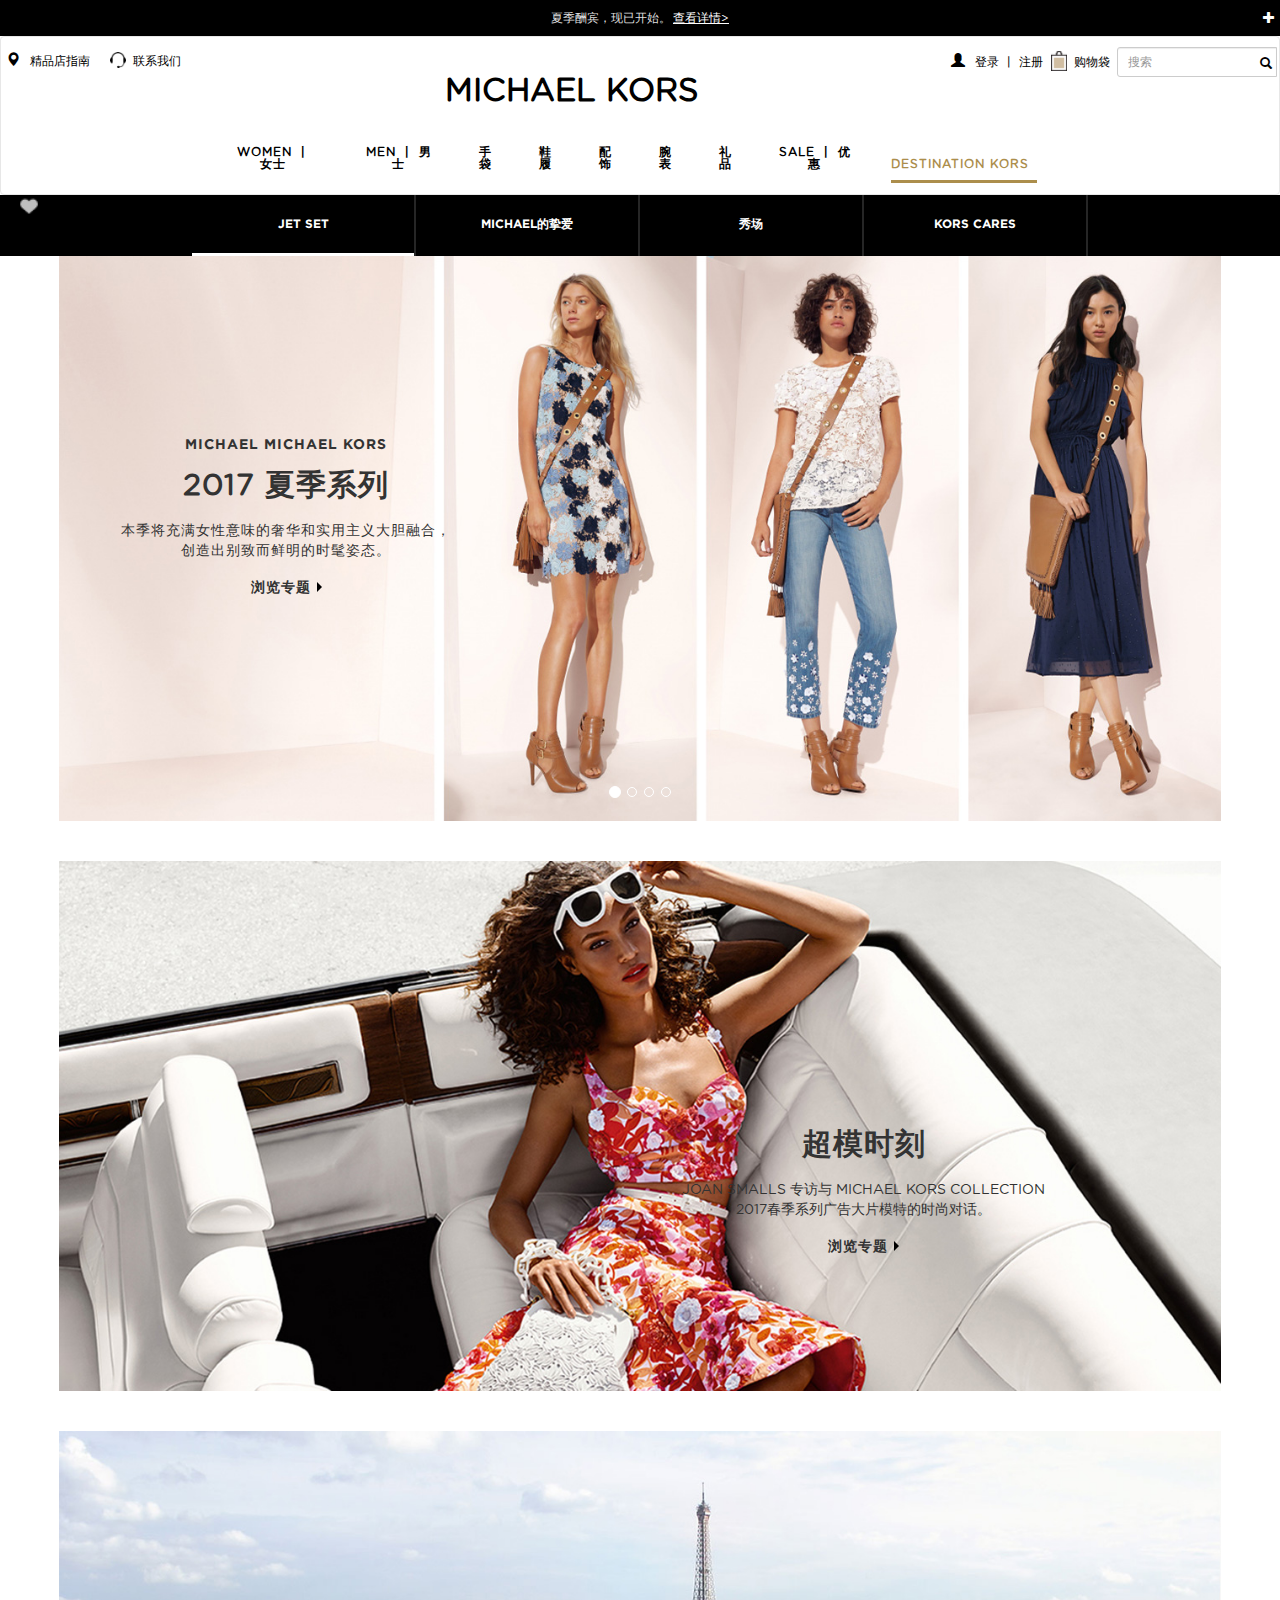
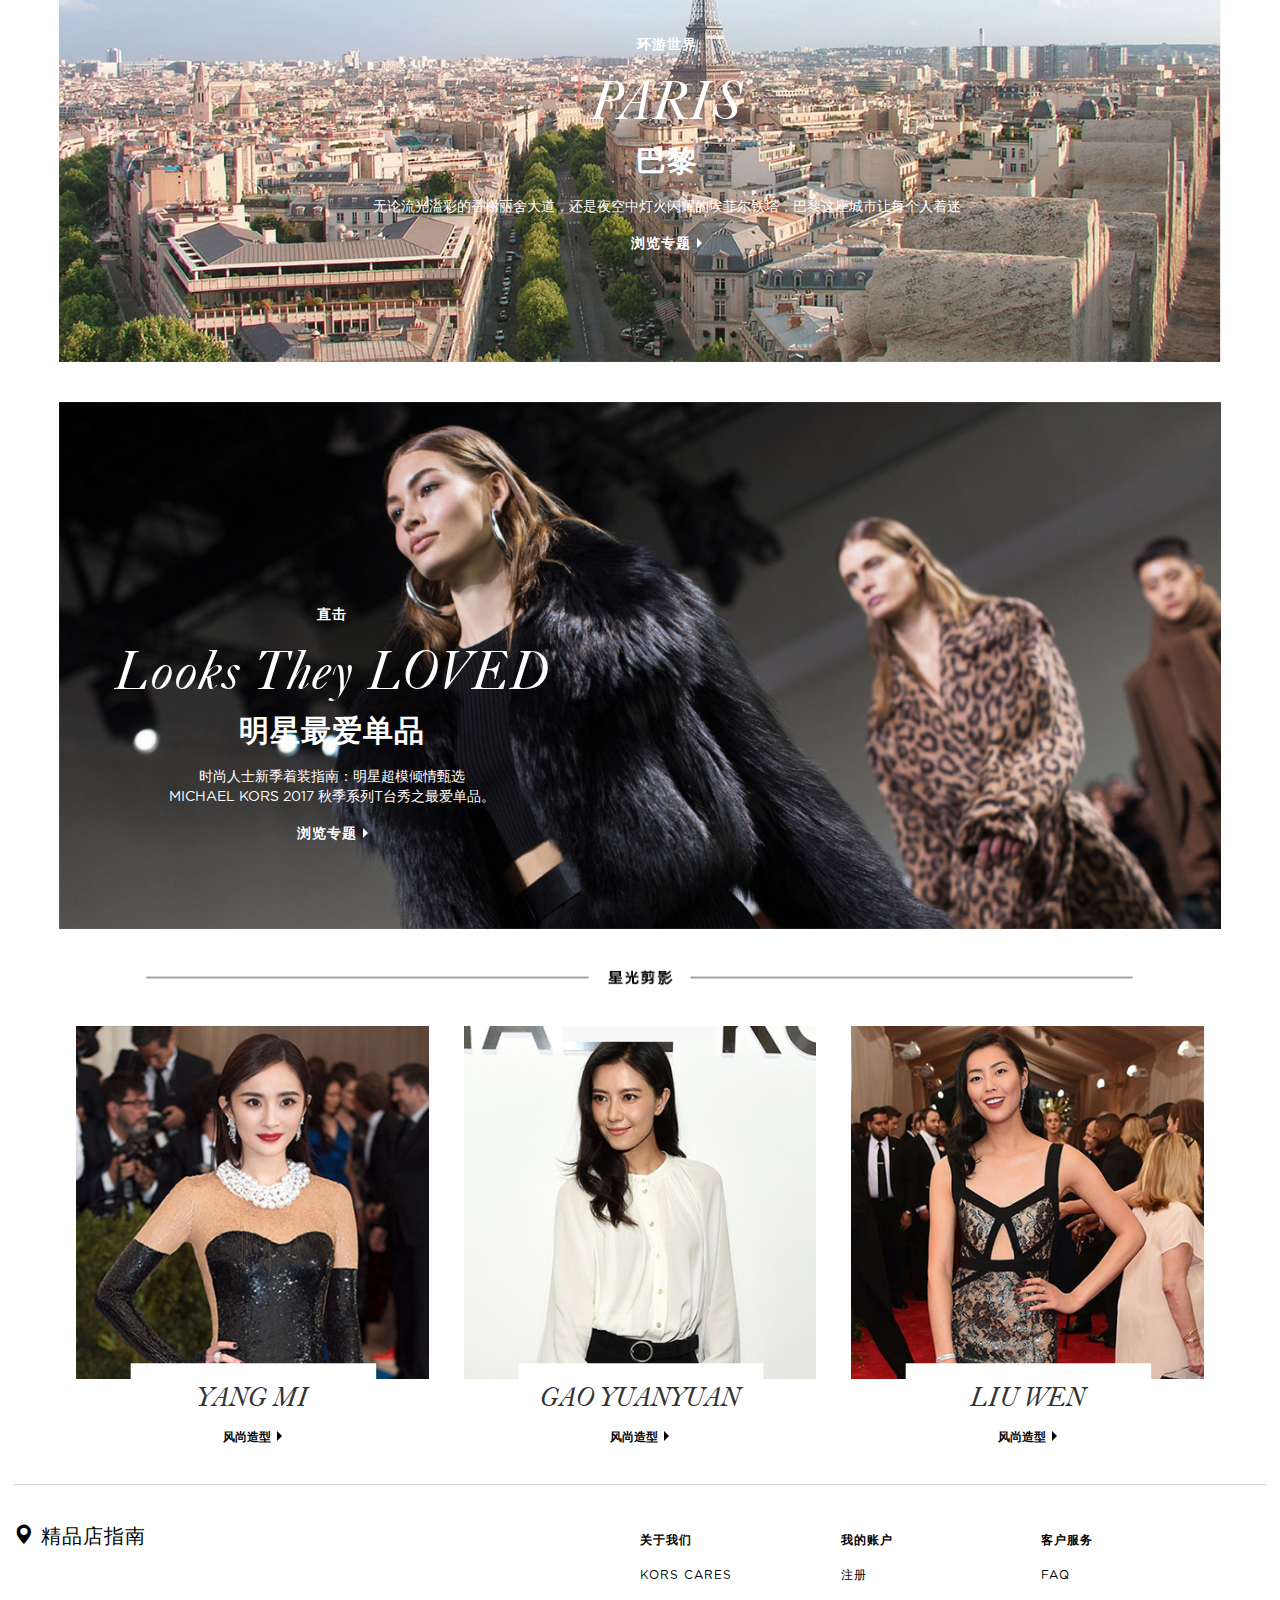
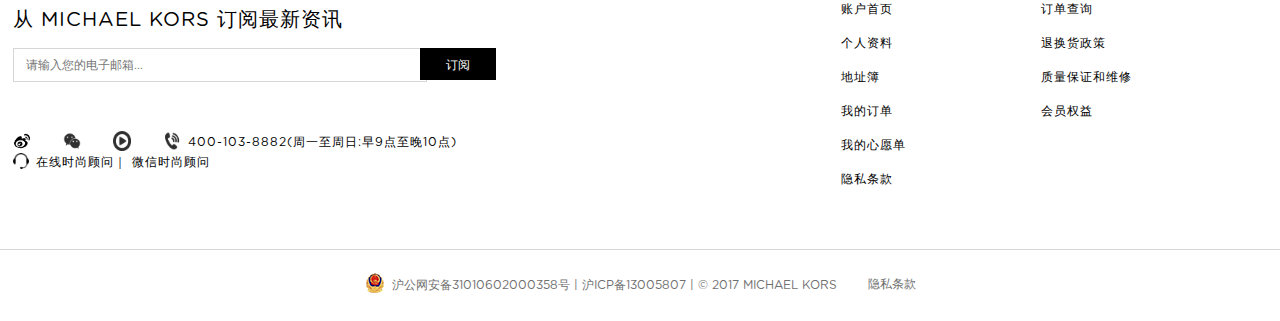
==== commit b9351eb7: "1.0" ====
--- a/fourth.html
+++ b/fourth.html
@@ -25,7 +25,7 @@
 				font-family: GothamBook;
 				src: url("fonts/GothamRnd-Book.otf");
 			}
-			@media screen and (max-width:767px) {
+			@media screen and (max-width:767px) {
 				#myCarousel{
 					margin-bottom: 10px;
 				}
@@ -87,7 +87,7 @@
 				}
 				.ForTwoBtn{
 					display: none;
-				}
+				}
 			}
 		</style>
 	</head>
@@ -503,8 +503,8 @@
 				<ul>
 					<li><a href="">JET SET</a>
 					<li><a href="">MICHAEL的挚爱</a>
-					<li><a href="">秀场</a>
-					<li><a href="">KORS CARES</a>
+					<li><a href="">秀场</a>
+					<li><a href="">KORS CARES</a>
 				</ul>
 			</div>
 		</div>
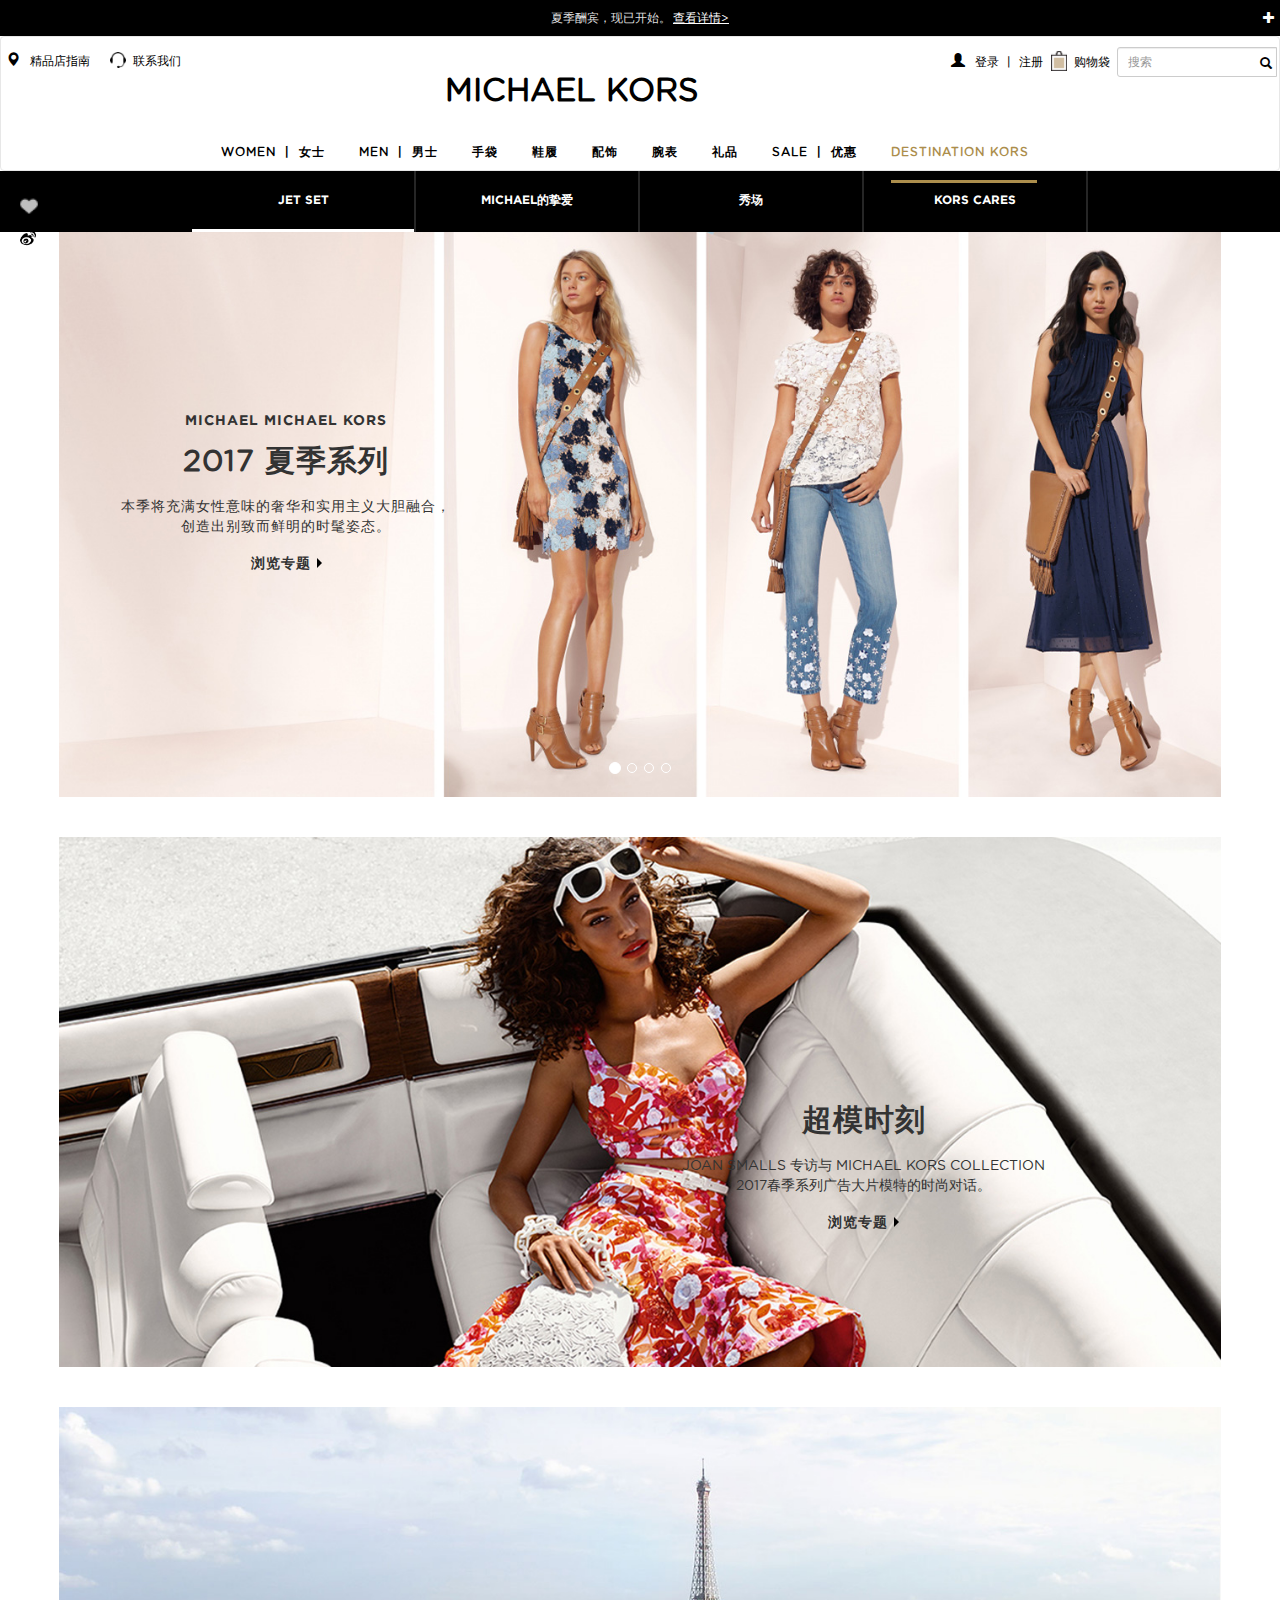
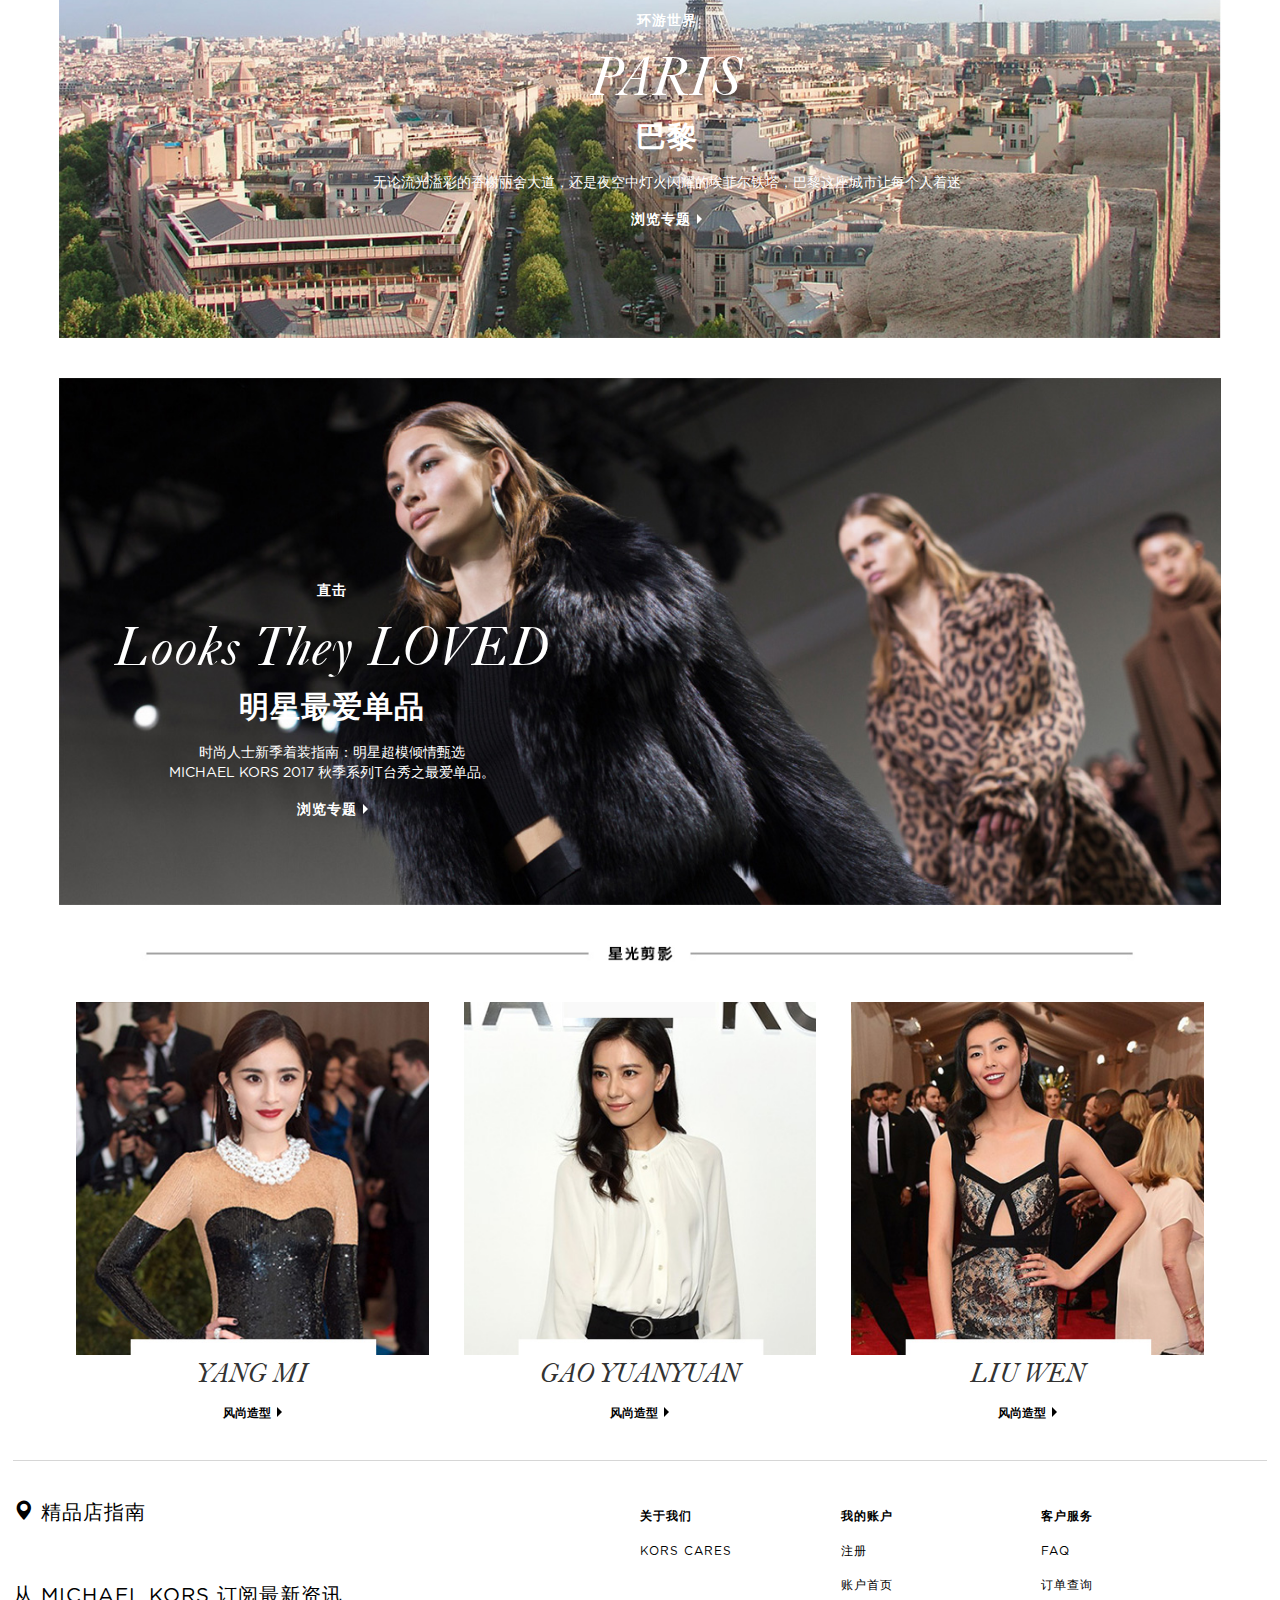
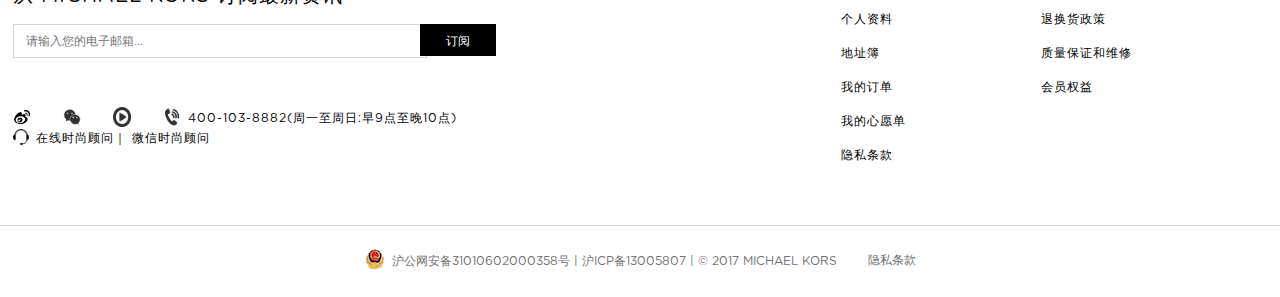
==== commit 982702fe: "Update fourth.html" ====
--- a/fourth.html
+++ b/fourth.html
@@ -203,7 +203,7 @@
 				<div class="navTwo">
 					<ul class="navTwoul">
 						<li class="navTwoLi">
-							<a href="#" style="padding: 0 7% 12px;">WOMEN 丨 女士</a>
+							<a href="#">WOMEN 丨 女士</a>
 							<div class="hoverLine"></div>
 							<!--女士导航下拉项-->
 							<div class="womenDropList">
@@ -235,7 +235,7 @@
 							</div>
 						</li>
 						<li class="navTwoLi">
-							<a href="#" style="padding: 0 7% 12px;">MEN 丨 男士</a>
+							<a href="#">MEN 丨 男士</a>
 							<div class="hoverLine"></div>
 							<!--男士导航下拉项-->
 							<div class="womenDropList shoe">
@@ -261,7 +261,7 @@
 							</div>
 						</li>
 						<li class="navTwoLi">
-							<a href="#" style="padding: 0 7% 12px;">手袋</a>
+							<a href="#">手袋</a>
 							<div class="hoverLine"></div>
 							<!--手袋导航下拉项-->
 							<div class="womenDropList">
@@ -294,7 +294,7 @@
 							</div>
 						</li>
 						<li class="navTwoLi">
-							<a href="#" style="padding: 0 7% 12px;">鞋履</a>
+							<a href="#">鞋履</a>
 							<div class="hoverLine"></div>
 							<!--鞋履导航下拉项-->
 							<div class="womenDropList shoe">
@@ -318,7 +318,7 @@
 							</div>
 						</li>
 						<li class="navTwoLi">
-							<a href="#" style="padding: 0 7% 12px;">配饰</a>
+							<a href="#">配饰</a>
 							<div class="hoverLine"></div>
 							<!--配饰导航下拉项-->
 							<div class="womenDropList shoe">
@@ -342,7 +342,7 @@
 							</div>
 						</li>
 						<li class="navTwoLi">
-							<a href="#" style="padding: 0 7% 12px;">腕表</a>
+							<a href="#">腕表</a>
 							<div class="hoverLine"></div>
 							<!--腕表导航下拉项-->
 							<div class="womenDropList sale">
@@ -360,7 +360,7 @@
 							</div>
 						</li>
 						<li class="navTwoLi">
-							<a href="#" style="padding: 0 7% 12px;">礼品</a>
+							<a href="#">礼品</a>
 							<div class="hoverLine"></div>
 							<!--礼品导航下拉项-->
 							<div class="womenDropList sale">
@@ -379,7 +379,7 @@
 							</div>
 						</li>
 						<li class="navTwoLi">
-							<a href="#" style="padding: 0 7% 12px;">SALE 丨 优惠</a>
+							<a href="#">SALE 丨 优惠</a>
 							<div class="hoverLine"></div>
 							<!--优惠导航下拉项-->
 							<div class="womenDropList sale">
@@ -398,7 +398,7 @@
 							</div>
 						</li>
 						<li class="navTwoLi" id="ForDes">
-							<a href="#" style="color: #AC8E4C;style="padding: 0 7% 12px;">DESTINATION KORS</a>
+							<a href="#" style="color: #AC8E4C;">DESTINATION KORS</a>
 							<div class="hoverLineNo"></div>
 							<!--destination导航下拉项-->
 							<!--<div class="destination">
